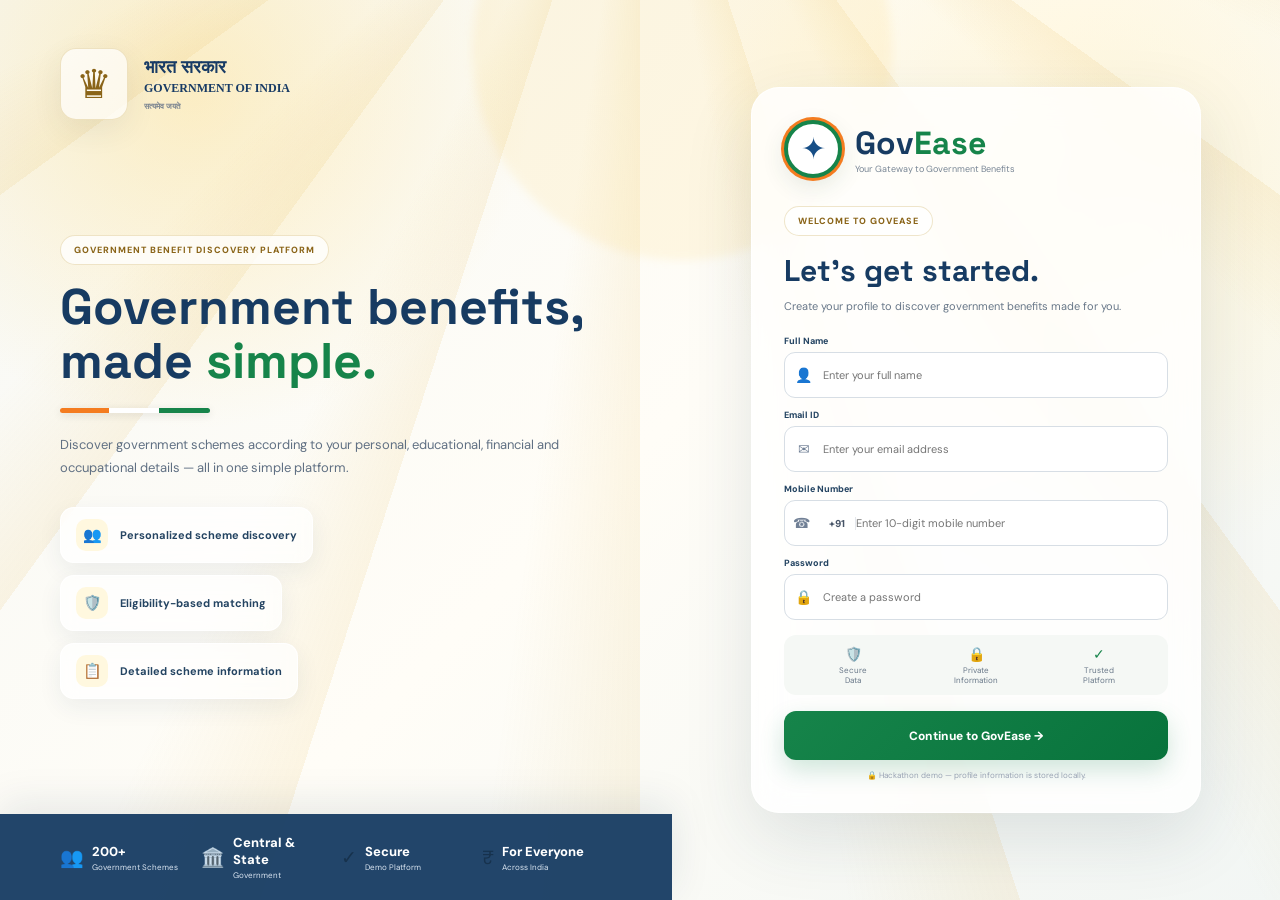
==== index.html @ 1f2f1ba0 "Add files via upload" ====
<!DOCTYPE html>
<html lang="en">
<head>
<meta charset="UTF-8">
<meta name="viewport" content="width=device-width, initial-scale=1.0">

<title>GovEase | Government Benefits</title>

<link rel="preconnect" href="https://fonts.googleapis.com">
<link rel="preconnect" href="https://fonts.gstatic.com" crossorigin>
<link href="https://fonts.googleapis.com/css2?family=DM+Sans:wght@400;500;600;700&family=Space+Grotesk:wght@500;600;700&display=swap" rel="stylesheet">

<style>
*{
    margin:0;
    padding:0;
    box-sizing:border-box;
}

body{
    min-height:100vh;
    font-family:"DM Sans",sans-serif;
    color:#17324d;
    overflow-x:hidden;
    background:
        radial-gradient(circle at 15% 10%,rgba(255,214,102,.35),transparent 25%),
        radial-gradient(circle at 85% 20%,rgba(255,239,190,.55),transparent 30%),
        linear-gradient(135deg,#f7f8f5,#fffdf7,#f2f6f4);
}

/* GOLDEN RAYS */

body::before{
    content:"";
    position:fixed;
    inset:-30%;
    pointer-events:none;
    background:
        repeating-conic-gradient(
            from 0deg at 50% 0%,
            rgba(226,174,55,.10) 0deg,
            rgba(226,174,55,0) 8deg,
            rgba(226,174,55,0) 18deg
        );
    animation:rays 18s linear infinite;
}

@keyframes rays{
    from{transform:rotate(0deg);}
    to{transform:rotate(360deg);}
}

.page{
    min-height:100vh;
    display:grid;
    grid-template-columns:1.05fr .95fr;
    position:relative;
    z-index:1;
}

/* LEFT */

.left{
    min-height:100vh;
    padding:48px 60px;
    display:flex;
    flex-direction:column;
    justify-content:space-between;
    position:relative;
}

.left::after{
    content:"";
    position:absolute;
    width:420px;
    height:420px;
    border-radius:50%;
    right:-220px;
    top:-160px;
    background:rgba(255,205,74,.12);
    filter:blur(5px);
}

.govHeader{
    display:flex;
    align-items:center;
    gap:16px;
    position:relative;
    z-index:2;
}

.govEmblem{
    width:68px;
    height:72px;
    display:grid;
    place-items:center;
    border-radius:16px;
    background:rgba(255,255,255,.7);
    border:1px solid rgba(190,150,50,.25);
    box-shadow:0 10px 30px rgba(50,70,60,.08);
    font-size:40px;
    color:#8a6418;
}

.govHindi{
    font-family:Georgia,serif;
    font-size:18px;
    font-weight:bold;
    color:#183b65;
}

.govEnglish{
    margin-top:3px;
    font-family:Georgia,serif;
    font-size:12px;
    font-weight:bold;
    color:#183b65;
}

.govMotto{
    margin-top:5px;
    font-size:8px;
    font-weight:700;
    color:#7a8490;
}

.leftContent{
    max-width:560px;
    position:relative;
    z-index:2;
}

.badge{
    display:inline-block;
    margin-bottom:15px;
    padding:8px 13px;
    border-radius:30px;
    background:rgba(255,255,255,.75);
    border:1px solid rgba(190,150,50,.25);
    color:#8a6418;
    font-size:9px;
    font-weight:800;
    letter-spacing:1px;
}

.leftContent h1{
    font-family:"Space Grotesk",sans-serif;
    font-size:50px;
    line-height:1.08;
    color:#173b62;
}

.green{
    color:#16844a;
}

.tricolor{
    width:150px;
    height:5px;
    margin:20px 0;
    border-radius:10px;
    background:linear-gradient(
        90deg,
        #f47c20 0 33%,
        #ffffff 33% 66%,
        #16844a 66%
    );
    box-shadow:0 2px 8px rgba(0,0,0,.12);
}

.description{
    max-width:500px;
    color:#607083;
    font-size:13px;
    line-height:1.8;
}

.features{
    display:flex;
    flex-direction:column;
    gap:12px;
    margin-top:28px;
}

.feature{
    width:max-content;
    display:flex;
    align-items:center;
    gap:12px;
    padding:11px 15px;
    border-radius:14px;
    background:rgba(255,255,255,.72);
    border:1px solid rgba(255,255,255,.9);
    box-shadow:0 8px 25px rgba(30,60,90,.07);
    color:#244462;
    font-size:11px;
    font-weight:700;
    backdrop-filter:blur(8px);
}

.featureIcon{
    width:32px;
    height:32px;
    display:grid;
    place-items:center;
    border-radius:10px;
    background:#fff8df;
    font-size:15px;
}

/* STATS */

.stats{
    display:grid;
    grid-template-columns:repeat(4,1fr);
    gap:10px;
    margin:0 -60px -48px;
    padding:20px 60px;
    background:rgba(23,59,98,.95);
    box-shadow:0 -10px 40px rgba(20,50,80,.10);
}

.stat{
    display:flex;
    align-items:center;
    gap:8px;
}

.statIcon{
    font-size:19px;
}

.statNumber{
    display:block;
    color:#fff;
    font-size:13px;
    font-weight:800;
}

.statText{
    display:block;
    margin-top:2px;
    color:#dbe6f2;
    font-size:8px;
}

/* RIGHT */

.right{
    min-height:100vh;
    display:flex;
    align-items:center;
    justify-content:center;
    padding:40px 60px;
}

.formCard{
    width:min(450px,100%);
    padding:32px;
    border-radius:28px;
    background:rgba(255,255,255,.82);
    border:1px solid rgba(255,255,255,.95);
    box-shadow:0 25px 70px rgba(35,55,70,.12);
    backdrop-filter:blur(16px);
}

/* LOGO */

.goveaseLogo{
    display:flex;
    align-items:center;
    gap:13px;
    margin-bottom:28px;
}

.logoCircle{
    width:58px;
    height:58px;
    display:grid;
    place-items:center;
    position:relative;
    border-radius:50%;
    background:#fff;
    border:4px solid #16844a;
    box-shadow:
        0 0 0 3px #f47c20,
        0 8px 25px rgba(30,70,50,.12);
}

.logoCircle::after{
    content:"✦";
    color:#174e86;
    font-size:30px;
}

.brand{
    color:#173b62;
    font-family:"Space Grotesk",sans-serif;
    font-size:32px;
    font-weight:700;
}

.brand span{
    color:#16844a;
}

.tagline{
    color:#788594;
    font-size:9px;
}

.formCard h2{
    color:#173b62;
    font-family:"Space Grotesk",sans-serif;
    font-size:30px;
}

.subtitle{
    margin-top:7px;
    margin-bottom:20px;
    color:#687788;
    font-size:11px;
    line-height:1.7;
}

/* INPUT */

label{
    display:block;
    margin:11px 0 5px;
    color:#244462;
    font-size:9px;
    font-weight:800;
}

.inputBox{
    height:46px;
    width:100%;
    display:flex;
    align-items:center;
    border:1px solid #d7dee5;
    border-radius:11px;
    background:rgba(255,255,255,.9);
    transition:.2s;
}

.inputBox:focus-within{
    border-color:#16844a;
    box-shadow:0 0 0 3px rgba(22,132,74,.09);
}

.inputIcon{
    width:42px;
    display:grid;
    place-items:center;
    color:#718096;
    font-size:14px;
}

.inputBox input{
    width:100%;
    height:100%;
    border:0;
    outline:0;
    padding-right:12px;
    background:transparent;
    color:#344054;
    font-family:"DM Sans",sans-serif;
    font-size:11px;
}

.mobileCode{
    padding:0 10px;
    border-right:1px solid #e4e7ec;
    color:#475467;
    font-size:10px;
    font-weight:800;
}

/* SECURITY */

.security{
    margin-top:15px;
    padding:10px;
    display:grid;
    grid-template-columns:repeat(3,1fr);
    gap:5px;
    border-radius:12px;
    background:#f5f8f5;
}

.securityItem{
    text-align:center;
    color:#16844a;
    font-size:14px;
}

.securityItem span{
    display:block;
    margin-top:2px;
    color:#687788;
    font-size:8px;
}

/* BUTTON */

button{
    width:100%;
    height:49px;
    margin-top:16px;
    border:0;
    border-radius:12px;
    color:#fff;
    background:linear-gradient(135deg,#16844a,#08733c);
    font-family:"DM Sans",sans-serif;
    font-size:12px;
    font-weight:800;
    cursor:pointer;
    box-shadow:0 10px 25px rgba(22,132,74,.20);
    transition:.25s;
}

button:hover{
    transform:translateY(-2px);
    box-shadow:0 14px 30px rgba(22,132,74,.28);
}

/* ERROR */

#error{
    display:none;
    margin-top:8px;
    padding:9px;
    border-radius:8px;
    color:#b42318;
    background:#fff1f2;
    border:1px solid #fecdd3;
    font-size:9px;
}

/* FOOTER */

.note{
    margin-top:10px;
    text-align:center;
    color:#98a2b3;
    font-size:8px;
}

/* LOADING */

#loader{
    position:fixed;
    inset:0;
    z-index:9999;
    display:none;
    align-items:center;
    justify-content:center;
    background:rgba(250,250,246,.96);
    backdrop-filter:blur(8px);
}

.loaderBox{
    text-align:center;
}

.loaderCircle{
    width:55px;
    height:55px;
    margin:auto;
    border:4px solid #e5eadf;
    border-top-color:#16844a;
    border-right-color:#e4ad38;
    border-radius:50%;
    animation:spin .9s linear infinite;
}

.loaderText{
    margin-top:14px;
    color:#244462;
    font-size:11px;
    font-weight:700;
}

@keyframes spin{
    to{transform:rotate(360deg);}
}

/* MOBILE */

@media(max-width:900px){

    .page{
        grid-template-columns:1fr;
    }

    .left{
        min-height:650px;
    }

    .right{
        min-height:auto;
        padding:40px 25px;
    }
}

@media(max-width:600px){

    .left{
        padding:30px;
    }

    .leftContent h1{
        font-size:36px;
    }

    .feature{
        width:100%;
    }

    .stats{
        margin:0 -30px -30px;
        padding:18px 30px;
        grid-template-columns:1fr 1fr;
    }

    .right{
        padding:25px 15px;
    }

    .formCard{
        padding:24px 20px;
    }
}
</style>
</head>

<body>

<!-- LOADING -->

<div id="loader">
    <div class="loaderBox">
        <div class="loaderCircle"></div>
        <div class="loaderText">
            Preparing your GovEase profile...
        </div>
    </div>
</div>

<div class="page">

<!-- LEFT -->

<section class="left">

    <div class="govHeader">

        <div class="govEmblem">
            ♛
        </div>

        <div>
            <div class="govHindi">भारत सरकार</div>
            <div class="govEnglish">GOVERNMENT OF INDIA</div>
            <div class="govMotto">सत्यमेव जयते</div>
        </div>

    </div>

    <div class="leftContent">

        <div class="badge">
            GOVERNMENT BENEFIT DISCOVERY PLATFORM
        </div>

        <h1>
            Government benefits,
            made <span class="green">simple.</span>
        </h1>

        <div class="tricolor"></div>

        <p class="description">
            Discover government schemes according to
            your personal, educational, financial and
            occupational details — all in one simple platform.
        </p>

        <div class="features">

            <div class="feature">
                <div class="featureIcon">👥</div>
                Personalized scheme discovery
            </div>

            <div class="feature">
                <div class="featureIcon">🛡️</div>
                Eligibility-based matching
            </div>

            <div class="feature">
                <div class="featureIcon">📋</div>
                Detailed scheme information
            </div>

        </div>

    </div>

    <div class="stats">

        <div class="stat">
            <div class="statIcon">👥</div>
            <div>
                <span class="statNumber" id="schemeTotal">200+</span>
                <span class="statText">Government Schemes</span>
            </div>
        </div>

        <div class="stat">
            <div class="statIcon">🏛️</div>
            <div>
                <span class="statNumber">Central & State</span>
                <span class="statText">Government</span>
            </div>
        </div>

        <div class="stat">
            <div class="statIcon">✓</div>
            <div>
                <span class="statNumber">Secure</span>
                <span class="statText">Demo Platform</span>
            </div>
        </div>

        <div class="stat">
            <div class="statIcon">₹</div>
            <div>
                <span class="statNumber">For Everyone</span>
                <span class="statText">Across India</span>
            </div>
        </div>

    </div>

</section>

<!-- RIGHT -->

<section class="right">

<div class="formCard">

    <div class="goveaseLogo">

        <div class="logoCircle"></div>

        <div>
            <div class="brand">
                Gov<span>Ease</span>
            </div>

            <div class="tagline">
                Your Gateway to Government Benefits
            </div>
        </div>

    </div>

    <div class="badge">
        WELCOME TO GOVEASE
    </div>

    <h2>Let's get started.</h2>

    <p class="subtitle">
        Create your profile to discover government
        benefits made for you.
    </p>

    <form id="loginForm">

        <label>Full Name</label>

        <div class="inputBox">
            <div class="inputIcon">👤</div>

            <input
                id="name"
                type="text"
                placeholder="Enter your full name"
                required
            >
        </div>

        <label>Email ID</label>

        <div class="inputBox">
            <div class="inputIcon">✉</div>

            <input
                id="email"
                type="email"
                placeholder="Enter your email address"
                required
            >
        </div>

        <label>Mobile Number</label>

        <div class="inputBox">
            <div class="inputIcon">☎</div>

            <div class="mobileCode">+91</div>

            <input
                id="mobile"
                type="tel"
                maxlength="10"
                inputmode="numeric"
                placeholder="Enter 10-digit mobile number"
                required
            >
        </div>

        <label>Password</label>

        <div class="inputBox">
            <div class="inputIcon">🔒</div>

            <input
                id="password"
                type="password"
                minlength="4"
                placeholder="Create a password"
                required
            >
        </div>

        <div id="error"></div>

        <div class="security">

            <div class="securityItem">
                🛡️
                <span>Secure<br>Data</span>
            </div>

            <div class="securityItem">
                🔒
                <span>Private<br>Information</span>
            </div>

            <div class="securityItem">
                ✓
                <span>Trusted<br>Platform</span>
            </div>

        </div>

        <button type="submit">
            Continue to GovEase →
        </button>

    </form>

    <div class="note">
        🔒 Hackathon demo — profile information is stored locally.
    </div>

</div>

</section>

</div>

<script>

document
.getElementById("loginForm")
.addEventListener("submit",function(event){

    event.preventDefault();

    const name =
        document.getElementById("name").value.trim();

    const email =
        document.getElementById("email").value.trim();

    const mobile =
        document.getElementById("mobile").value.trim();

    const password =
        document.getElementById("password").value;

    const error =
        document.getElementById("error");

    if(name.length < 2){
        showError("Please enter your full name.");
        return;
    }

    const emailPattern =
        /^[^\s@]+@[^\s@]+\.[^\s@]+$/;

    if(!emailPattern.test(email)){
        showError("Please enter a valid email address.");
        return;
    }

    const mobilePattern =
        /^[6-9][0-9]{9}$/;

    if(!mobilePattern.test(mobile)){
        showError("Please enter a valid 10-digit mobile number.");
        return;
    }

    if(password.length < 4){
        showError("Password must contain at least 4 characters.");
        return;
    }

    error.style.display="none";

    /*
      Password is intentionally NOT stored
      in localStorage.
    */

    const account = {

        name:name,
        email:email,
        mobile:"+91 " + mobile

    };

    localStorage.setItem(
        "goveaseAccount",
        JSON.stringify(account)
    );

    const button =
        document.querySelector("button");

    button.disabled=true;
    button.textContent="Preparing GovEase...";

    document.getElementById("loader").style.display="flex";

    setTimeout(function(){

        window.location.href="details.html";

    },800);

});


function showError(message){

    const error =
        document.getElementById("error");

    error.textContent=message;

    error.style.display="block";

}

</script>

</body>
</html>
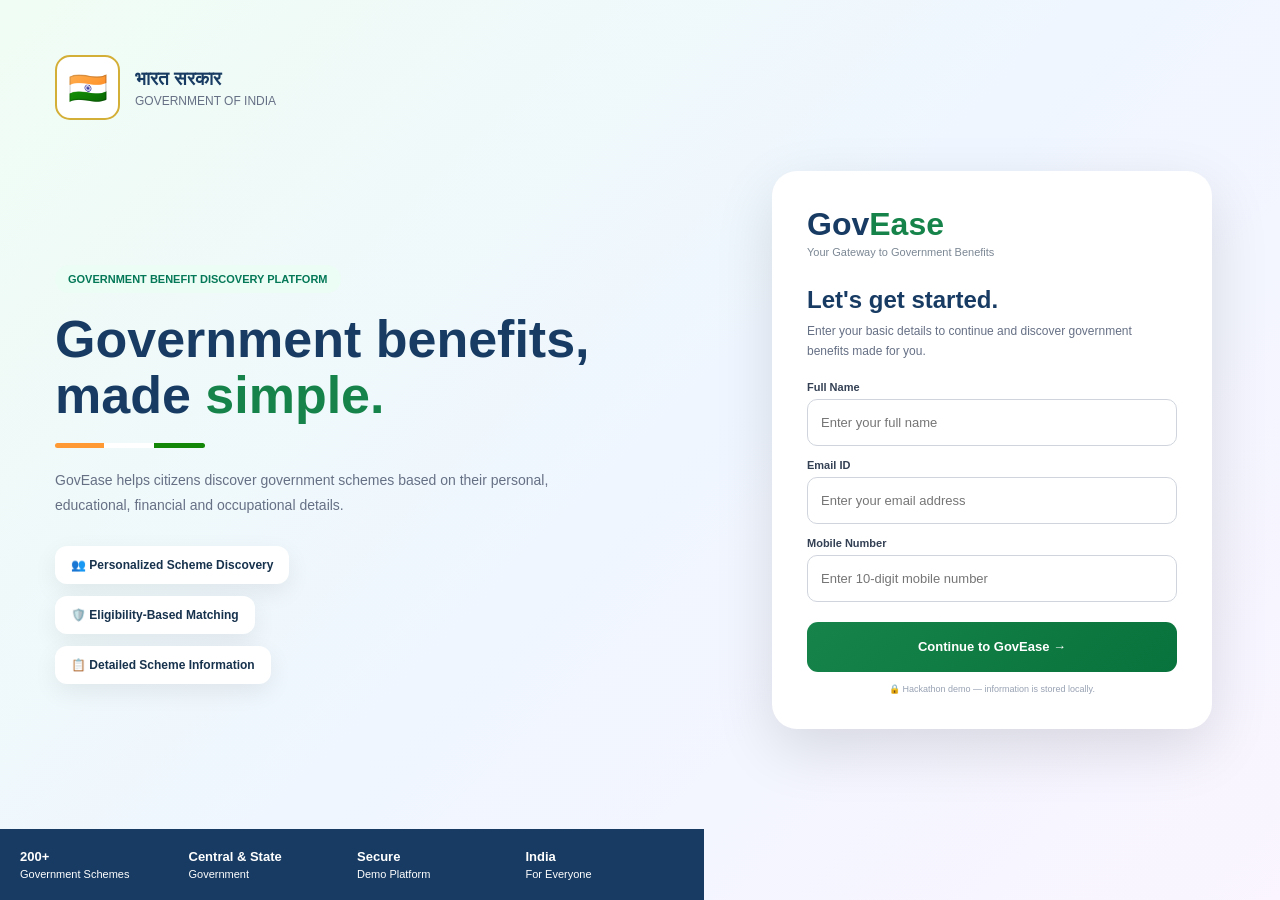
==== commit 1d21288d: "Fix details page" ====
--- a/index.html
+++ b/index.html
@@ -1,878 +1,708 @@
-<!DOCTYPE html>
-<html lang="en">
-<head>
-<meta charset="UTF-8">
-<meta name="viewport" content="width=device-width, initial-scale=1.0">
-
-<title>GovEase | Government Benefits</title>
-
-<link rel="preconnect" href="https://fonts.googleapis.com">
-<link rel="preconnect" href="https://fonts.gstatic.com" crossorigin>
-<link href="https://fonts.googleapis.com/css2?family=DM+Sans:wght@400;500;600;700&family=Space+Grotesk:wght@500;600;700&display=swap" rel="stylesheet">
-
-<style>
-*{
-    margin:0;
-    padding:0;
-    box-sizing:border-box;
-}
-
-body{
-    min-height:100vh;
-    font-family:"DM Sans",sans-serif;
-    color:#17324d;
-    overflow-x:hidden;
-    background:
-        radial-gradient(circle at 15% 10%,rgba(255,214,102,.35),transparent 25%),
-        radial-gradient(circle at 85% 20%,rgba(255,239,190,.55),transparent 30%),
-        linear-gradient(135deg,#f7f8f5,#fffdf7,#f2f6f4);
-}
-
-/* GOLDEN RAYS */
-
-body::before{
-    content:"";
-    position:fixed;
-    inset:-30%;
-    pointer-events:none;
-    background:
-        repeating-conic-gradient(
-            from 0deg at 50% 0%,
-            rgba(226,174,55,.10) 0deg,
-            rgba(226,174,55,0) 8deg,
-            rgba(226,174,55,0) 18deg
-        );
-    animation:rays 18s linear infinite;
-}
-
-@keyframes rays{
-    from{transform:rotate(0deg);}
-    to{transform:rotate(360deg);}
-}
-
-.page{
-    min-height:100vh;
-    display:grid;
-    grid-template-columns:1.05fr .95fr;
-    position:relative;
-    z-index:1;
-}
-
-/* LEFT */
-
-.left{
-    min-height:100vh;
-    padding:48px 60px;
-    display:flex;
-    flex-direction:column;
-    justify-content:space-between;
-    position:relative;
-}
-
-.left::after{
-    content:"";
-    position:absolute;
-    width:420px;
-    height:420px;
-    border-radius:50%;
-    right:-220px;
-    top:-160px;
-    background:rgba(255,205,74,.12);
-    filter:blur(5px);
-}
-
-.govHeader{
-    display:flex;
-    align-items:center;
-    gap:16px;
-    position:relative;
-    z-index:2;
-}
-
-.govEmblem{
-    width:68px;
-    height:72px;
-    display:grid;
-    place-items:center;
-    border-radius:16px;
-    background:rgba(255,255,255,.7);
-    border:1px solid rgba(190,150,50,.25);
-    box-shadow:0 10px 30px rgba(50,70,60,.08);
-    font-size:40px;
-    color:#8a6418;
-}
-
-.govHindi{
-    font-family:Georgia,serif;
-    font-size:18px;
-    font-weight:bold;
-    color:#183b65;
-}
-
-.govEnglish{
-    margin-top:3px;
-    font-family:Georgia,serif;
-    font-size:12px;
-    font-weight:bold;
-    color:#183b65;
-}
-
-.govMotto{
-    margin-top:5px;
-    font-size:8px;
-    font-weight:700;
-    color:#7a8490;
-}
-
-.leftContent{
-    max-width:560px;
-    position:relative;
-    z-index:2;
-}
-
-.badge{
-    display:inline-block;
-    margin-bottom:15px;
-    padding:8px 13px;
-    border-radius:30px;
-    background:rgba(255,255,255,.75);
-    border:1px solid rgba(190,150,50,.25);
-    color:#8a6418;
-    font-size:9px;
-    font-weight:800;
-    letter-spacing:1px;
-}
-
-.leftContent h1{
-    font-family:"Space Grotesk",sans-serif;
-    font-size:50px;
-    line-height:1.08;
-    color:#173b62;
-}
-
-.green{
-    color:#16844a;
-}
-
-.tricolor{
-    width:150px;
-    height:5px;
-    margin:20px 0;
-    border-radius:10px;
-    background:linear-gradient(
-        90deg,
-        #f47c20 0 33%,
-        #ffffff 33% 66%,
-        #16844a 66%
-    );
-    box-shadow:0 2px 8px rgba(0,0,0,.12);
-}
-
-.description{
-    max-width:500px;
-    color:#607083;
-    font-size:13px;
-    line-height:1.8;
-}
-
-.features{
-    display:flex;
-    flex-direction:column;
-    gap:12px;
-    margin-top:28px;
-}
-
-.feature{
-    width:max-content;
-    display:flex;
-    align-items:center;
-    gap:12px;
-    padding:11px 15px;
-    border-radius:14px;
-    background:rgba(255,255,255,.72);
-    border:1px solid rgba(255,255,255,.9);
-    box-shadow:0 8px 25px rgba(30,60,90,.07);
-    color:#244462;
-    font-size:11px;
-    font-weight:700;
-    backdrop-filter:blur(8px);
-}
-
-.featureIcon{
-    width:32px;
-    height:32px;
-    display:grid;
-    place-items:center;
-    border-radius:10px;
-    background:#fff8df;
-    font-size:15px;
-}
-
-/* STATS */
-
-.stats{
-    display:grid;
-    grid-template-columns:repeat(4,1fr);
-    gap:10px;
-    margin:0 -60px -48px;
-    padding:20px 60px;
-    background:rgba(23,59,98,.95);
-    box-shadow:0 -10px 40px rgba(20,50,80,.10);
-}
-
-.stat{
-    display:flex;
-    align-items:center;
-    gap:8px;
-}
-
-.statIcon{
-    font-size:19px;
-}
-
-.statNumber{
-    display:block;
-    color:#fff;
-    font-size:13px;
-    font-weight:800;
-}
-
-.statText{
-    display:block;
-    margin-top:2px;
-    color:#dbe6f2;
-    font-size:8px;
-}
-
-/* RIGHT */
-
-.right{
-    min-height:100vh;
-    display:flex;
-    align-items:center;
-    justify-content:center;
-    padding:40px 60px;
-}
-
-.formCard{
-    width:min(450px,100%);
-    padding:32px;
-    border-radius:28px;
-    background:rgba(255,255,255,.82);
-    border:1px solid rgba(255,255,255,.95);
-    box-shadow:0 25px 70px rgba(35,55,70,.12);
-    backdrop-filter:blur(16px);
-}
-
-/* LOGO */
-
-.goveaseLogo{
-    display:flex;
-    align-items:center;
-    gap:13px;
-    margin-bottom:28px;
-}
-
-.logoCircle{
-    width:58px;
-    height:58px;
-    display:grid;
-    place-items:center;
-    position:relative;
-    border-radius:50%;
-    background:#fff;
-    border:4px solid #16844a;
-    box-shadow:
-        0 0 0 3px #f47c20,
-        0 8px 25px rgba(30,70,50,.12);
-}
-
-.logoCircle::after{
-    content:"✦";
-    color:#174e86;
-    font-size:30px;
-}
-
-.brand{
-    color:#173b62;
-    font-family:"Space Grotesk",sans-serif;
-    font-size:32px;
-    font-weight:700;
-}
-
-.brand span{
-    color:#16844a;
-}
-
-.tagline{
-    color:#788594;
-    font-size:9px;
-}
-
-.formCard h2{
-    color:#173b62;
-    font-family:"Space Grotesk",sans-serif;
-    font-size:30px;
-}
-
-.subtitle{
-    margin-top:7px;
-    margin-bottom:20px;
-    color:#687788;
-    font-size:11px;
-    line-height:1.7;
-}
-
-/* INPUT */
-
-label{
-    display:block;
-    margin:11px 0 5px;
-    color:#244462;
-    font-size:9px;
-    font-weight:800;
-}
-
-.inputBox{
-    height:46px;
-    width:100%;
-    display:flex;
-    align-items:center;
-    border:1px solid #d7dee5;
-    border-radius:11px;
-    background:rgba(255,255,255,.9);
-    transition:.2s;
-}
-
-.inputBox:focus-within{
-    border-color:#16844a;
-    box-shadow:0 0 0 3px rgba(22,132,74,.09);
-}
-
-.inputIcon{
-    width:42px;
-    display:grid;
-    place-items:center;
-    color:#718096;
-    font-size:14px;
-}
-
-.inputBox input{
-    width:100%;
-    height:100%;
-    border:0;
-    outline:0;
-    padding-right:12px;
-    background:transparent;
-    color:#344054;
-    font-family:"DM Sans",sans-serif;
-    font-size:11px;
-}
-
-.mobileCode{
-    padding:0 10px;
-    border-right:1px solid #e4e7ec;
-    color:#475467;
-    font-size:10px;
-    font-weight:800;
-}
-
-/* SECURITY */
-
-.security{
-    margin-top:15px;
-    padding:10px;
-    display:grid;
-    grid-template-columns:repeat(3,1fr);
-    gap:5px;
-    border-radius:12px;
-    background:#f5f8f5;
-}
-
-.securityItem{
-    text-align:center;
-    color:#16844a;
-    font-size:14px;
-}
-
-.securityItem span{
-    display:block;
-    margin-top:2px;
-    color:#687788;
-    font-size:8px;
-}
-
-/* BUTTON */
-
-button{
-    width:100%;
-    height:49px;
-    margin-top:16px;
-    border:0;
-    border-radius:12px;
-    color:#fff;
-    background:linear-gradient(135deg,#16844a,#08733c);
-    font-family:"DM Sans",sans-serif;
-    font-size:12px;
-    font-weight:800;
-    cursor:pointer;
-    box-shadow:0 10px 25px rgba(22,132,74,.20);
-    transition:.25s;
-}
-
-button:hover{
-    transform:translateY(-2px);
-    box-shadow:0 14px 30px rgba(22,132,74,.28);
-}
-
-/* ERROR */
-
-#error{
-    display:none;
-    margin-top:8px;
-    padding:9px;
-    border-radius:8px;
-    color:#b42318;
-    background:#fff1f2;
-    border:1px solid #fecdd3;
-    font-size:9px;
-}
-
-/* FOOTER */
-
-.note{
-    margin-top:10px;
-    text-align:center;
-    color:#98a2b3;
-    font-size:8px;
-}
-
-/* LOADING */
-
-#loader{
-    position:fixed;
-    inset:0;
-    z-index:9999;
-    display:none;
-    align-items:center;
-    justify-content:center;
-    background:rgba(250,250,246,.96);
-    backdrop-filter:blur(8px);
-}
-
-.loaderBox{
-    text-align:center;
-}
-
-.loaderCircle{
-    width:55px;
-    height:55px;
-    margin:auto;
-    border:4px solid #e5eadf;
-    border-top-color:#16844a;
-    border-right-color:#e4ad38;
-    border-radius:50%;
-    animation:spin .9s linear infinite;
-}
-
-.loaderText{
-    margin-top:14px;
-    color:#244462;
-    font-size:11px;
-    font-weight:700;
-}
-
-@keyframes spin{
-    to{transform:rotate(360deg);}
-}
-
-/* MOBILE */
-
-@media(max-width:900px){
-
-    .page{
-        grid-template-columns:1fr;
-    }
-
-    .left{
-        min-height:650px;
-    }
-
-    .right{
-        min-height:auto;
-        padding:40px 25px;
-    }
-}
-
-@media(max-width:600px){
-
-    .left{
-        padding:30px;
-    }
-
-    .leftContent h1{
-        font-size:36px;
-    }
-
-    .feature{
-        width:100%;
-    }
-
-    .stats{
-        margin:0 -30px -30px;
-        padding:18px 30px;
-        grid-template-columns:1fr 1fr;
-    }
-
-    .right{
-        padding:25px 15px;
-    }
-
-    .formCard{
-        padding:24px 20px;
-    }
-}
-</style>
-</head>
-
-<body>
-
-<!-- LOADING -->
-
-<div id="loader">
-    <div class="loaderBox">
-        <div class="loaderCircle"></div>
-        <div class="loaderText">
-            Preparing your GovEase profile...
-        </div>
-    </div>
-</div>
-
-<div class="page">
-
-<!-- LEFT -->
-
-<section class="left">
-
-    <div class="govHeader">
-
-        <div class="govEmblem">
-            ♛
-        </div>
-
-        <div>
-            <div class="govHindi">भारत सरकार</div>
-            <div class="govEnglish">GOVERNMENT OF INDIA</div>
-            <div class="govMotto">सत्यमेव जयते</div>
-        </div>
-
-    </div>
-
-    <div class="leftContent">
-
-        <div class="badge">
-            GOVERNMENT BENEFIT DISCOVERY PLATFORM
-        </div>
-
-        <h1>
-            Government benefits,
-            made <span class="green">simple.</span>
-        </h1>
-
-        <div class="tricolor"></div>
-
-        <p class="description">
-            Discover government schemes according to
-            your personal, educational, financial and
-            occupational details — all in one simple platform.
-        </p>
-
-        <div class="features">
-
-            <div class="feature">
-                <div class="featureIcon">👥</div>
-                Personalized scheme discovery
-            </div>
-
-            <div class="feature">
-                <div class="featureIcon">🛡️</div>
-                Eligibility-based matching
-            </div>
-
-            <div class="feature">
-                <div class="featureIcon">📋</div>
-                Detailed scheme information
-            </div>
-
-        </div>
-
-    </div>
-
-    <div class="stats">
-
-        <div class="stat">
-            <div class="statIcon">👥</div>
-            <div>
-                <span class="statNumber" id="schemeTotal">200+</span>
-                <span class="statText">Government Schemes</span>
-            </div>
-        </div>
-
-        <div class="stat">
-            <div class="statIcon">🏛️</div>
-            <div>
-                <span class="statNumber">Central & State</span>
-                <span class="statText">Government</span>
-            </div>
-        </div>
-
-        <div class="stat">
-            <div class="statIcon">✓</div>
-            <div>
-                <span class="statNumber">Secure</span>
-                <span class="statText">Demo Platform</span>
-            </div>
-        </div>
-
-        <div class="stat">
-            <div class="statIcon">₹</div>
-            <div>
-                <span class="statNumber">For Everyone</span>
-                <span class="statText">Across India</span>
-            </div>
-        </div>
-
-    </div>
-
-</section>
-
-<!-- RIGHT -->
-
-<section class="right">
-
-<div class="formCard">
-
-    <div class="goveaseLogo">
-
-        <div class="logoCircle"></div>
-
-        <div>
-            <div class="brand">
-                Gov<span>Ease</span>
-            </div>
-
-            <div class="tagline">
-                Your Gateway to Government Benefits
-            </div>
-        </div>
-
-    </div>
-
-    <div class="badge">
-        WELCOME TO GOVEASE
-    </div>
-
-    <h2>Let's get started.</h2>
-
-    <p class="subtitle">
-        Create your profile to discover government
-        benefits made for you.
-    </p>
-
-    <form id="loginForm">
-
-        <label>Full Name</label>
-
-        <div class="inputBox">
-            <div class="inputIcon">👤</div>
-
-            <input
-                id="name"
-                type="text"
-                placeholder="Enter your full name"
-                required
-            >
-        </div>
-
-        <label>Email ID</label>
-
-        <div class="inputBox">
-            <div class="inputIcon">✉</div>
-
-            <input
-                id="email"
-                type="email"
-                placeholder="Enter your email address"
-                required
-            >
-        </div>
-
-        <label>Mobile Number</label>
-
-        <div class="inputBox">
-            <div class="inputIcon">☎</div>
-
-            <div class="mobileCode">+91</div>
-
-            <input
-                id="mobile"
-                type="tel"
-                maxlength="10"
-                inputmode="numeric"
-                placeholder="Enter 10-digit mobile number"
-                required
-            >
-        </div>
-
-        <label>Password</label>
-
-        <div class="inputBox">
-            <div class="inputIcon">🔒</div>
-
-            <input
-                id="password"
-                type="password"
-                minlength="4"
-                placeholder="Create a password"
-                required
-            >
-        </div>
-
-        <div id="error"></div>
-
-        <div class="security">
-
-            <div class="securityItem">
-                🛡️
-                <span>Secure<br>Data</span>
-            </div>
-
-            <div class="securityItem">
-                🔒
-                <span>Private<br>Information</span>
-            </div>
-
-            <div class="securityItem">
-                ✓
-                <span>Trusted<br>Platform</span>
-            </div>
-
-        </div>
-
-        <button type="submit">
-            Continue to GovEase →
-        </button>
-
-    </form>
-
-    <div class="note">
-        🔒 Hackathon demo — profile information is stored locally.
-    </div>
-
-</div>
-
-</section>
-
-</div>
-
-<script>
-
-document
-.getElementById("loginForm")
-.addEventListener("submit",function(event){
-
-    event.preventDefault();
-
-    const name =
-        document.getElementById("name").value.trim();
-
-    const email =
-        document.getElementById("email").value.trim();
-
-    const mobile =
-        document.getElementById("mobile").value.trim();
-
-    const password =
-        document.getElementById("password").value;
-
-    const error =
-        document.getElementById("error");
-
-    if(name.length < 2){
-        showError("Please enter your full name.");
-        return;
-    }
-
-    const emailPattern =
-        /^[^\s@]+@[^\s@]+\.[^\s@]+$/;
-
-    if(!emailPattern.test(email)){
-        showError("Please enter a valid email address.");
-        return;
-    }
-
-    const mobilePattern =
-        /^[6-9][0-9]{9}$/;
-
-    if(!mobilePattern.test(mobile)){
-        showError("Please enter a valid 10-digit mobile number.");
-        return;
-    }
-
-    if(password.length < 4){
-        showError("Password must contain at least 4 characters.");
-        return;
-    }
-
-    error.style.display="none";
-
-    /*
-      Password is intentionally NOT stored
-      in localStorage.
-    */
-
-    const account = {
-
-        name:name,
-        email:email,
-        mobile:"+91 " + mobile
-
-    };
-
-    localStorage.setItem(
-        "goveaseAccount",
-        JSON.stringify(account)
-    );
-
-    const button =
-        document.querySelector("button");
-
-    button.disabled=true;
-    button.textContent="Preparing GovEase...";
-
-    document.getElementById("loader").style.display="flex";
-
-    setTimeout(function(){
-
-        window.location.href="details.html";
-
-    },800);
-
-});
-
-
-function showError(message){
-
-    const error =
-        document.getElementById("error");
-
-    error.textContent=message;
-
-    error.style.display="block";
-
-}
-
-</script>
-
-</body>
-</html>
+<!DOCTYPE html>
+<html lang="en">
+<head>
+<meta charset="UTF-8">
+<meta name="viewport" content="width=device-width, initial-scale=1.0">
+
+<title>GovEase | Government Benefits</title>
+
+<style>
+*{
+    box-sizing:border-box;
+    margin:0;
+    padding:0;
+}
+
+body{
+    font-family:Arial,sans-serif;
+    min-height:100vh;
+    background:linear-gradient(135deg,#f0fdf4,#eff6ff,#faf5ff);
+    color:#17324d;
+}
+
+.page{
+    min-height:100vh;
+    display:grid;
+    grid-template-columns:1.1fr .9fr;
+}
+
+/* LEFT */
+
+.left{
+    padding:55px;
+    display:flex;
+    flex-direction:column;
+    justify-content:space-between;
+}
+
+.gov{
+    display:flex;
+    align-items:center;
+    gap:15px;
+}
+
+.emblem{
+    width:65px;
+    height:65px;
+    border-radius:15px;
+    display:grid;
+    place-items:center;
+    background:white;
+    border:2px solid #d4af37;
+    font-size:32px;
+}
+
+.gov h3{
+    color:#173b62;
+}
+
+.gov p{
+    color:#667085;
+    font-size:12px;
+    margin-top:4px;
+}
+
+.hero{
+    max-width:600px;
+}
+
+.badge{
+    display:inline-block;
+    padding:8px 13px;
+    border-radius:20px;
+    background:#ecfdf5;
+    color:#047857;
+    font-size:11px;
+    font-weight:bold;
+    margin-bottom:18px;
+}
+
+.hero h1{
+    font-size:52px;
+    line-height:1.08;
+    color:#173b62;
+}
+
+.hero h1 span{
+    color:#16844a;
+}
+
+.line{
+    width:150px;
+    height:5px;
+    margin:20px 0;
+    border-radius:10px;
+    background:linear-gradient(
+        90deg,
+        #ff9933 0 33%,
+        #fff 33% 66%,
+        #138808 66%
+    );
+}
+
+.hero p{
+    color:#667085;
+    font-size:14px;
+    line-height:1.8;
+    max-width:520px;
+}
+
+.features{
+    margin-top:28px;
+    display:flex;
+    flex-direction:column;
+    gap:12px;
+}
+
+.feature{
+    width:max-content;
+    padding:12px 16px;
+    background:white;
+    border-radius:12px;
+    box-shadow:0 8px 25px rgba(0,0,0,.07);
+    font-size:12px;
+    font-weight:bold;
+}
+
+.stats{
+    display:grid;
+    grid-template-columns:repeat(4,1fr);
+    gap:10px;
+    background:#173b62;
+    padding:20px;
+    margin:0 -55px -55px;
+}
+
+.stat{
+    color:white;
+    font-size:11px;
+}
+
+.stat strong{
+    display:block;
+    font-size:13px;
+    margin-bottom:4px;
+}
+
+/* RIGHT */
+
+.right{
+    display:flex;
+    justify-content:center;
+    align-items:center;
+    padding:40px;
+}
+
+.card{
+    width:100%;
+    max-width:440px;
+    background:white;
+    padding:35px;
+    border-radius:25px;
+    box-shadow:0 20px 60px rgba(0,0,0,.12);
+}
+
+.logo{
+    font-size:32px;
+    font-weight:bold;
+    color:#173b62;
+}
+
+.logo span{
+    color:#16844a;
+}
+
+.tagline{
+    color:#7b8794;
+    font-size:11px;
+    margin-top:3px;
+    margin-bottom:28px;
+}
+
+.card h2{
+    color:#173b62;
+    margin-bottom:8px;
+}
+
+.subtitle{
+    color:#667085;
+    font-size:12px;
+    line-height:1.6;
+    margin-bottom:20px;
+}
+
+label{
+    display:block;
+    color:#344054;
+    font-size:11px;
+    font-weight:bold;
+    margin:13px 0 6px;
+}
+
+input{
+    width:100%;
+    height:47px;
+    border:1px solid #d0d5dd;
+    border-radius:10px;
+    padding:0 13px;
+    outline:none;
+    font-size:13px;
+}
+
+input:focus{
+    border-color:#16844a;
+    box-shadow:0 0 0 3px rgba(22,132,74,.1);
+}
+
+button{
+    width:100%;
+    height:50px;
+    margin-top:20px;
+    border:0;
+    border-radius:11px;
+    background:linear-gradient(135deg,#16844a,#08733c);
+    color:white;
+    font-weight:bold;
+    font-size:13px;
+    cursor:pointer;
+}
+
+button:disabled{
+    opacity:.7;
+    cursor:not-allowed;
+}
+
+#error{
+    display:none;
+    margin-top:12px;
+    padding:11px;
+    border-radius:9px;
+    background:#fff1f2;
+    color:#b42318;
+    border:1px solid #fecdd3;
+    font-size:11px;
+}
+
+#success{
+    display:none;
+    margin-top:12px;
+    padding:11px;
+    border-radius:9px;
+    background:#ecfdf5;
+    color:#047857;
+    border:1px solid #a7f3d0;
+    font-size:11px;
+}
+
+.note{
+    text-align:center;
+    color:#98a2b3;
+    font-size:9px;
+    margin-top:12px;
+}
+
+@media(max-width:850px){
+
+    .page{
+        grid-template-columns:1fr;
+    }
+
+    .left{
+        padding:30px;
+        min-height:auto;
+    }
+
+    .hero{
+        margin:60px 0;
+    }
+
+    .hero h1{
+        font-size:38px;
+    }
+
+    .stats{
+        margin:0 -30px -30px;
+    }
+
+    .right{
+        padding:25px 15px;
+    }
+}
+
+@media(max-width:500px){
+
+    .card{
+        padding:25px 20px;
+    }
+
+    .stats{
+        grid-template-columns:1fr 1fr;
+    }
+
+    .feature{
+        width:100%;
+    }
+}
+</style>
+</head>
+
+<body>
+
+<div class="page">
+
+<!-- LEFT SIDE -->
+
+<section class="left">
+
+    <div class="gov">
+
+        <div class="emblem">🇮🇳</div>
+
+        <div>
+            <h3>भारत सरकार</h3>
+            <p>GOVERNMENT OF INDIA</p>
+        </div>
+
+    </div>
+
+
+    <div class="hero">
+
+        <div class="badge">
+            GOVERNMENT BENEFIT DISCOVERY PLATFORM
+        </div>
+
+        <h1>
+            Government benefits,
+            made <span>simple.</span>
+        </h1>
+
+        <div class="line"></div>
+
+        <p>
+            GovEase helps citizens discover government
+            schemes based on their personal, educational,
+            financial and occupational details.
+        </p>
+
+
+        <div class="features">
+
+            <div class="feature">
+                👥 Personalized Scheme Discovery
+            </div>
+
+            <div class="feature">
+                🛡️ Eligibility-Based Matching
+            </div>
+
+            <div class="feature">
+                📋 Detailed Scheme Information
+            </div>
+
+        </div>
+
+    </div>
+
+
+    <div class="stats">
+
+        <div class="stat">
+            <strong>200+</strong>
+            Government Schemes
+        </div>
+
+        <div class="stat">
+            <strong>Central & State</strong>
+            Government
+        </div>
+
+        <div class="stat">
+            <strong>Secure</strong>
+            Demo Platform
+        </div>
+
+        <div class="stat">
+            <strong>India</strong>
+            For Everyone
+        </div>
+
+    </div>
+
+</section>
+
+
+<!-- RIGHT SIDE -->
+
+<section class="right">
+
+<div class="card">
+
+    <div class="logo">
+        Gov<span>Ease</span>
+    </div>
+
+    <div class="tagline">
+        Your Gateway to Government Benefits
+    </div>
+
+
+    <h2>Let's get started.</h2>
+
+    <p class="subtitle">
+        Enter your basic details to continue and
+        discover government benefits made for you.
+    </p>
+
+
+    <form id="loginForm">
+
+        <label for="name">
+            Full Name
+        </label>
+
+        <input
+            id="name"
+            type="text"
+            placeholder="Enter your full name"
+            required
+        >
+
+
+        <label for="email">
+            Email ID
+        </label>
+
+        <input
+            id="email"
+            type="email"
+            placeholder="Enter your email address"
+            required
+        >
+
+
+        <label for="mobile">
+            Mobile Number
+        </label>
+
+        <input
+            id="mobile"
+            type="tel"
+            maxlength="10"
+            inputmode="numeric"
+            placeholder="Enter 10-digit mobile number"
+            required
+        >
+
+
+        <div id="error"></div>
+
+        <div id="success"></div>
+
+
+        <button
+            type="submit"
+            id="continueBtn"
+        >
+            Continue to GovEase →
+        </button>
+
+    </form>
+
+
+    <div class="note">
+        🔒 Hackathon demo — information is stored locally.
+    </div>
+
+</div>
+
+</section>
+
+</div>
+
+
+<script>
+
+/* =====================================================
+   LIVE RENDER BACKEND
+   ===================================================== */
+
+const BACKEND_URL =
+    "https://backend-7d9i.onrender.com";
+
+
+/* =====================================================
+   ELEMENTS
+   ===================================================== */
+
+const form =
+    document.getElementById("loginForm");
+
+const button =
+    document.getElementById("continueBtn");
+
+const errorBox =
+    document.getElementById("error");
+
+const successBox =
+    document.getElementById("success");
+
+
+/* =====================================================
+   FORM SUBMIT
+   ===================================================== */
+
+form.addEventListener("submit", async function(event){
+
+    event.preventDefault();
+
+
+    errorBox.style.display = "none";
+    successBox.style.display = "none";
+
+
+    const name =
+        document.getElementById("name").value.trim();
+
+    const email =
+        document.getElementById("email").value.trim();
+
+    const mobile =
+        document.getElementById("mobile").value.trim();
+
+
+    /* NAME */
+
+    if(name.length < 2){
+
+        showError(
+            "Please enter your full name."
+        );
+
+        return;
+    }
+
+
+    /* EMAIL */
+
+    const emailPattern =
+        /^[^\s@]+@[^\s@]+\.[^\s@]+$/;
+
+    if(!emailPattern.test(email)){
+
+        showError(
+            "Please enter a valid email address."
+        );
+
+        return;
+    }
+
+
+    /* MOBILE */
+
+    const mobilePattern =
+        /^[6-9][0-9]{9}$/;
+
+    if(!mobilePattern.test(mobile)){
+
+        showError(
+            "Please enter a valid 10-digit mobile number."
+        );
+
+        return;
+    }
+
+
+    /* BUTTON */
+
+    button.disabled = true;
+
+    button.textContent =
+        "Connecting to GovEase...";
+
+
+    try{
+
+        /*
+        ===============================================
+        TEST LIVE RENDER BACKEND
+        ===============================================
+        */
+
+        const response =
+            await fetch(
+                BACKEND_URL + "/",
+                {
+                    method:"GET",
+                    cache:"no-store"
+                }
+            );
+
+
+        if(!response.ok){
+
+            throw new Error(
+                "GovEase backend is unavailable."
+            );
+        }
+
+
+        const data =
+            await response.json();
+
+
+        console.log(
+            "GovEase Backend:",
+            data
+        );
+
+
+        /*
+        ===============================================
+        SAVE ACCOUNT LOCALLY
+        ===============================================
+        */
+
+        const account = {
+
+            name:name,
+
+            email:email,
+
+            mobile:"+91 " + mobile
+
+        };
+
+
+        localStorage.setItem(
+            "goveaseAccount",
+            JSON.stringify(account)
+        );
+
+
+        /*
+        ===============================================
+        SUCCESS
+        ===============================================
+        */
+
+        successBox.textContent =
+            "✓ Server connected. Opening profile...";
+
+        successBox.style.display =
+            "block";
+
+
+        /*
+        ===============================================
+        OPEN DETAILS PAGE
+        ===============================================
+        */
+
+        setTimeout(function(){
+
+            window.location.href =
+                "details.html";
+
+        },800);
+
+
+    }catch(error){
+
+        console.error(
+            "GovEase connection error:",
+            error
+        );
+
+
+        showError(
+            "Unable to connect to GovEase server. Please wait a few seconds and try again."
+        );
+
+
+        button.disabled = false;
+
+        button.textContent =
+            "Continue to GovEase →";
+    }
+
+});
+
+
+/* =====================================================
+   ERROR
+   ===================================================== */
+
+function showError(message){
+
+    errorBox.textContent =
+        message;
+
+    errorBox.style.display =
+        "block";
+}
+
+</script>
+
+</body>
+</html>
